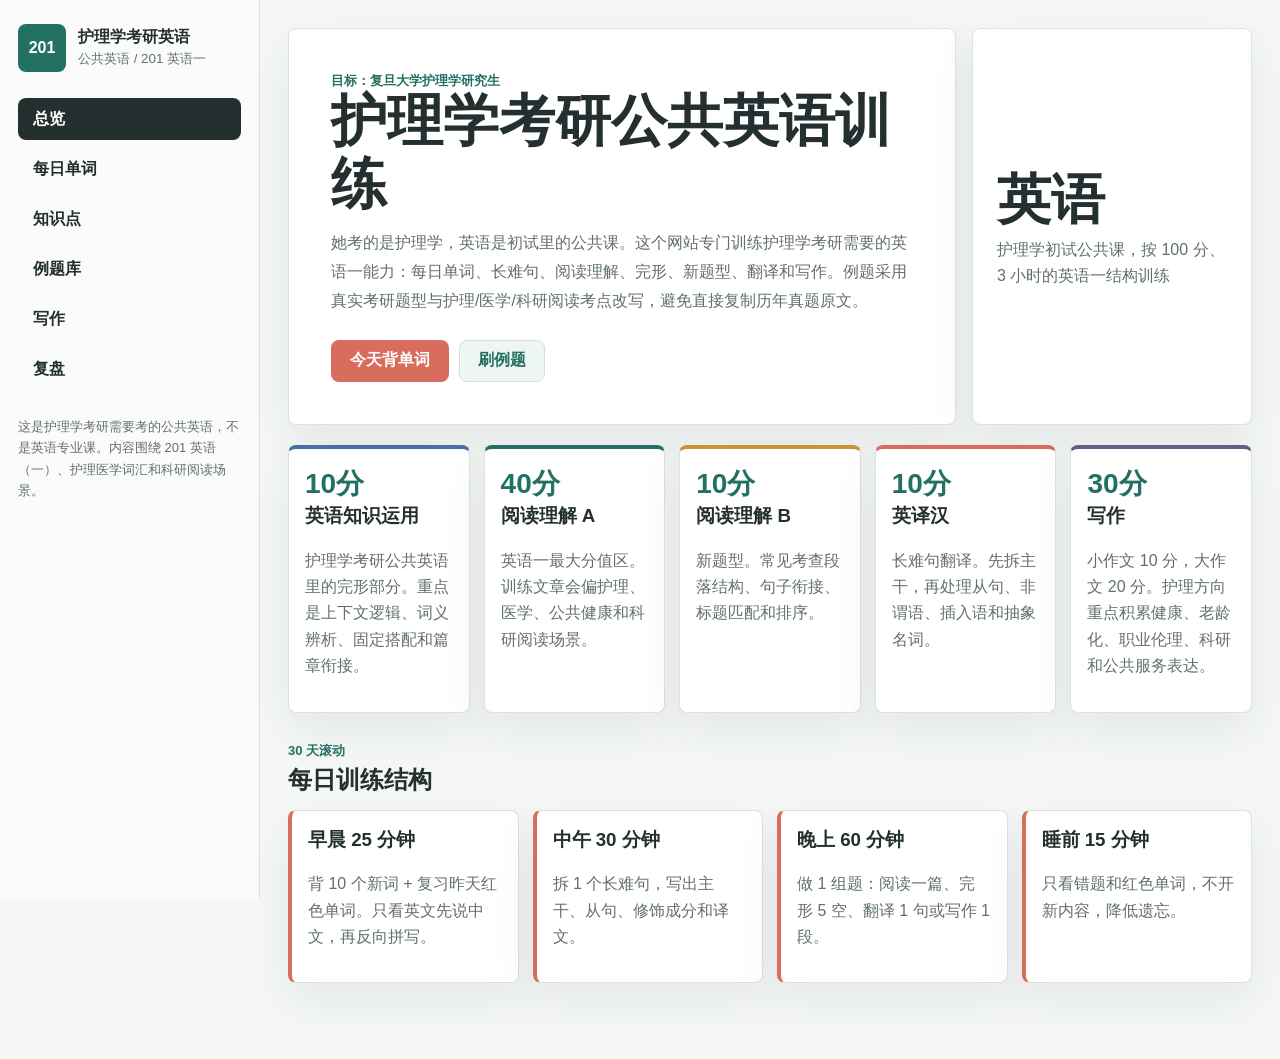
==== fudan-nursing-english-site/index.html @ ac754fad "Add files via upload" ====
<!doctype html>
<html lang="zh-CN">
  <head>
    <meta charset="utf-8" />
    <meta name="viewport" content="width=device-width, initial-scale=1" />
    <title>复旦护理学考研公共英语训练台</title>
    <link rel="stylesheet" href="styles.css" />
  </head>
  <body>
    <aside class="sidebar">
      <div class="brand">
        <span>201</span>
        <div>
          <strong>护理学考研英语</strong>
          <small>公共英语 / 201 英语一</small>
        </div>
      </div>
      <nav>
        <button class="nav active" data-view="home">总览</button>
        <button class="nav" data-view="daily">每日单词</button>
        <button class="nav" data-view="knowledge">知识点</button>
        <button class="nav" data-view="examples">例题库</button>
        <button class="nav" data-view="writing">写作</button>
        <button class="nav" data-view="review">复盘</button>
      </nav>
      <p>这是护理学考研需要考的公共英语，不是英语专业课。内容围绕 201 英语（一）、护理医学词汇和科研阅读场景。</p>
    </aside>

    <main>
      <section id="home" class="view active">
        <div class="hero">
          <div>
            <span class="eyebrow">目标：复旦大学护理学研究生</span>
            <h1>护理学考研公共英语训练</h1>
            <p>
              她考的是护理学，英语是初试里的公共课。这个网站专门训练护理学考研需要的英语一能力：每日单词、长难句、阅读理解、完形、新题型、翻译和写作。例题采用真实考研题型与护理/医学/科研阅读考点改写，避免直接复制历年真题原文。
            </p>
            <div class="actions">
              <button class="primary" data-jump="daily">今天背单词</button>
              <button class="secondary" data-jump="examples">刷例题</button>
            </div>
          </div>
          <div class="hero-panel">
            <strong>英语</strong>
            <span>护理学初试公共课，按 100 分、3 小时的英语一结构训练</span>
          </div>
        </div>

        <div class="score-grid" id="scoreGrid"></div>

        <div class="section-head">
          <div>
            <span class="eyebrow">30 天滚动</span>
            <h2>每日训练结构</h2>
          </div>
        </div>
        <div class="routine-grid" id="routineGrid"></div>
      </section>

      <section id="daily" class="view">
        <div class="section-head">
          <div>
            <span class="eyebrow">每日单词</span>
            <h1>Day <span id="dayLabel">1</span> 单词任务</h1>
          </div>
          <select id="daySelect"></select>
        </div>
        <div class="daily-layout">
          <div>
            <div class="word-grid" id="wordGrid"></div>
          </div>
          <aside class="daily-card">
            <h2>今天怎么背</h2>
            <ol>
              <li>先遮住中文，看英文说含义和搭配。</li>
              <li>再遮住英文，看中文写英文。</li>
              <li>最后用例句复述，不会的点进红色清单。</li>
              <li>睡前只复习今天错的词，不重新开新词。</li>
            </ol>
          </aside>
        </div>
      </section>

      <section id="knowledge" class="view">
        <div class="section-head">
          <div>
            <span class="eyebrow">核心知识点</span>
            <h1>英语一拿分框架</h1>
          </div>
        </div>
        <div class="knowledge-grid" id="knowledgeGrid"></div>
      </section>

      <section id="examples" class="view">
        <div class="section-head">
          <div>
            <span class="eyebrow">真题型训练</span>
            <h1>详细例题库</h1>
          </div>
        </div>
        <div class="filters">
          <button class="filter active" data-type="all">全部</button>
          <button class="filter" data-type="阅读">阅读</button>
          <button class="filter" data-type="完形">完形</button>
          <button class="filter" data-type="新题型">新题型</button>
          <button class="filter" data-type="翻译">翻译</button>
          <button class="filter" data-type="词汇">词汇</button>
        </div>
        <div class="example-grid" id="exampleGrid"></div>
      </section>

      <section id="writing" class="view">
        <div class="section-head">
          <div>
            <span class="eyebrow">作文</span>
            <h1>小作文与大作文模板</h1>
          </div>
        </div>
        <div class="writing-grid" id="writingGrid"></div>
      </section>

      <section id="review" class="view">
        <div class="section-head">
          <div>
            <span class="eyebrow">复盘</span>
            <h1>错题与红色单词本</h1>
          </div>
        </div>
        <div class="review-grid">
          <div class="review-card">
            <h2>复盘规则</h2>
            <ul>
              <li>阅读错题必须写清：定位错、逻辑错、词汇错、选项偷换。</li>
              <li>翻译错句必须重新拆主干，不只改中文。</li>
              <li>作文每周只改三个点：结构、语法、替换词。</li>
              <li>红色单词每天睡前复习，不超过 15 分钟。</li>
            </ul>
          </div>
          <div class="review-card">
            <label for="notes">错题记录</label>
            <textarea id="notes" placeholder="例：whereas/nevertheless 容易混；阅读态度题容易把作者谨慎支持看成反对。"></textarea>
          </div>
        </div>
      </section>
    </main>

    <nav class="bottom-nav">
      <button class="bottom active" data-view="home">总览</button>
      <button class="bottom" data-view="daily">单词</button>
      <button class="bottom" data-view="knowledge">知识</button>
      <button class="bottom" data-view="examples">例题</button>
      <button class="bottom" data-view="writing">作文</button>
    </nav>

    <script src="app.js"></script>
  </body>
</html>
---- fudan-nursing-english-site/styles.css ----
:root {
  --ink: #23302f;
  --muted: #61706d;
  --bg: #f4f7f5;
  --card: #ffffff;
  --line: #d9e2de;
  --teal: #237064;
  --coral: #d86d5d;
  --blue: #496fa6;
  --gold: #c69539;
  --plum: #665d86;
  --shadow: 0 18px 45px rgba(35, 48, 47, 0.08);
}

* {
  box-sizing: border-box;
}

body {
  margin: 0;
  color: var(--ink);
  background: var(--bg);
  font-family: -apple-system, BlinkMacSystemFont, "Segoe UI", "PingFang SC", "Microsoft YaHei", sans-serif;
  letter-spacing: 0;
}

button,
select,
textarea {
  font: inherit;
}

button {
  cursor: pointer;
}

.sidebar {
  position: fixed;
  inset: 0 auto 0 0;
  width: 260px;
  padding: 24px 18px;
  border-right: 1px solid var(--line);
  background: #fbfcf9;
}

.brand {
  display: flex;
  align-items: center;
  gap: 12px;
  margin-bottom: 26px;
}

.brand span {
  display: grid;
  place-items: center;
  width: 48px;
  height: 48px;
  border-radius: 8px;
  color: #fff;
  background: var(--teal);
  font-weight: 900;
}

.brand strong,
.brand small {
  display: block;
}

.brand small,
.sidebar p,
.score-card p,
.routine-card p,
.knowledge-card p,
.example-card p,
.writing-card p,
.word-card p,
.review-card li {
  color: var(--muted);
  line-height: 1.65;
}

.sidebar nav {
  display: grid;
  gap: 8px;
}

.nav,
.bottom,
.primary,
.secondary,
.filter {
  min-height: 42px;
  border: 1px solid transparent;
  border-radius: 8px;
  background: transparent;
  color: var(--ink);
  font-weight: 800;
}

.nav {
  padding: 0 14px;
  text-align: left;
}

.nav.active,
.nav:hover,
.bottom.active {
  color: #fff;
  background: var(--ink);
}

.sidebar p {
  margin-top: 26px;
  font-size: 13px;
}

main {
  width: min(1160px, calc(100% - 260px));
  margin-left: 260px;
  padding: 28px 28px 76px;
}

.view {
  display: none;
}

.view.active {
  display: block;
}

.hero {
  display: grid;
  grid-template-columns: minmax(0, 1fr) 280px;
  gap: 16px;
  margin-bottom: 20px;
}

.hero > div,
.hero-panel,
.score-card,
.routine-card,
.daily-card,
.word-card,
.knowledge-card,
.example-card,
.writing-card,
.review-card {
  border: 1px solid var(--line);
  border-radius: 8px;
  background: var(--card);
  box-shadow: var(--shadow);
}

.hero > div:first-child {
  padding: clamp(22px, 4vw, 42px);
}

.eyebrow {
  color: var(--teal);
  font-size: 13px;
  font-weight: 900;
}

h1,
h2,
h3,
p {
  margin-top: 0;
}

h1 {
  margin-bottom: 14px;
  font-size: clamp(32px, 5vw, 56px);
  line-height: 1.12;
}

.hero p {
  max-width: 720px;
  color: var(--muted);
  font-size: 16px;
  line-height: 1.8;
}

.actions {
  display: flex;
  flex-wrap: wrap;
  gap: 10px;
  margin-top: 24px;
}

.primary,
.secondary {
  padding: 0 18px;
}

.primary {
  color: #fff;
  background: var(--coral);
}

.secondary {
  color: var(--teal);
  border-color: #cfe2dd;
  background: #eef6f3;
}

.hero-panel {
  display: grid;
  align-content: center;
  min-height: 220px;
  padding: 24px;
  border-top: 6px solid var(--teal);
}

.hero-panel strong {
  font-size: 54px;
}

.hero-panel span {
  color: var(--muted);
  line-height: 1.6;
}

.score-grid,
.routine-grid,
.word-grid,
.knowledge-grid,
.example-grid,
.writing-grid,
.review-grid {
  display: grid;
  gap: 14px;
}

.score-grid {
  grid-template-columns: repeat(5, minmax(0, 1fr));
  margin-bottom: 28px;
}

.score-card,
.routine-card,
.daily-card,
.word-card,
.knowledge-card,
.example-card,
.writing-card,
.review-card {
  padding: 16px;
}

.score-card {
  border-top: 4px solid var(--blue);
}

.score-card:nth-child(2) {
  border-top-color: var(--teal);
}

.score-card:nth-child(3) {
  border-top-color: var(--gold);
}

.score-card:nth-child(4) {
  border-top-color: var(--coral);
}

.score-card:nth-child(5) {
  border-top-color: var(--plum);
}

.score-card strong {
  display: block;
  color: var(--teal);
  font-size: 28px;
}

.section-head {
  display: flex;
  justify-content: space-between;
  gap: 16px;
  align-items: end;
  margin: 26px 0 14px;
}

.section-head h1,
.section-head h2 {
  margin: 4px 0 0;
}

.routine-grid {
  grid-template-columns: repeat(4, minmax(0, 1fr));
}

.routine-card {
  border-left: 4px solid var(--coral);
}

.daily-layout {
  display: grid;
  grid-template-columns: minmax(0, 1fr) 320px;
  gap: 16px;
  align-items: start;
}

#daySelect {
  min-height: 42px;
  padding: 0 12px;
  border: 1px solid var(--line);
  border-radius: 8px;
  background: #fff;
}

.word-grid {
  grid-template-columns: repeat(3, minmax(0, 1fr));
}

.word-card {
  display: grid;
  gap: 8px;
}

.word-card header {
  display: flex;
  justify-content: space-between;
  gap: 10px;
}

.word-card h3 {
  margin: 0;
  color: var(--teal);
  font-size: 24px;
}

.tag,
.type-tag {
  display: inline-flex;
  align-items: center;
  min-height: 24px;
  padding: 0 8px;
  border-radius: 999px;
  background: #eef6f3;
  color: var(--teal);
  font-size: 12px;
  font-weight: 900;
}

.daily-card {
  position: sticky;
  top: 20px;
}

ol,
ul {
  margin: 0;
  padding-left: 22px;
}

li {
  margin: 8px 0;
  line-height: 1.65;
}

.knowledge-grid {
  grid-template-columns: repeat(3, minmax(0, 1fr));
}

.knowledge-card {
  border-top: 4px solid var(--teal);
}

.knowledge-card:nth-child(2n) {
  border-top-color: var(--blue);
}

.knowledge-card:nth-child(3n) {
  border-top-color: var(--gold);
}

.filters {
  display: flex;
  flex-wrap: wrap;
  gap: 8px;
  margin-bottom: 14px;
}

.filter {
  padding: 0 14px;
  border-color: var(--line);
  background: #fff;
}

.filter.active {
  color: #fff;
  border-color: var(--teal);
  background: var(--teal);
}

.example-grid {
  grid-template-columns: repeat(2, minmax(0, 1fr));
}

.example-card {
  border-left: 4px solid var(--coral);
}

.passage,
.analysis,
.model {
  padding: 12px;
  border-radius: 8px;
  background: #eef6f3;
  color: var(--muted);
  line-height: 1.7;
}

.options {
  display: grid;
  gap: 6px;
  margin: 10px 0;
}

.option {
  padding: 10px;
  border: 1px solid var(--line);
  border-radius: 8px;
  background: #fff;
}

details {
  margin-top: 12px;
}

summary {
  color: var(--teal);
  cursor: pointer;
  font-weight: 900;
}

.writing-grid {
  grid-template-columns: repeat(2, minmax(0, 1fr));
}

.writing-card {
  border-top: 4px solid var(--plum);
}

.review-grid {
  grid-template-columns: 0.9fr 1.1fr;
}

label {
  display: block;
  margin-bottom: 8px;
  font-weight: 900;
}

textarea {
  width: 100%;
  min-height: 300px;
  padding: 14px;
  border: 1px solid var(--line);
  border-radius: 8px;
  resize: vertical;
  line-height: 1.7;
}

.bottom-nav {
  display: none;
}

@media (max-width: 1100px) {
  .hero,
  .daily-layout,
  .review-grid {
    grid-template-columns: 1fr;
  }

  .score-grid,
  .routine-grid,
  .word-grid,
  .knowledge-grid {
    grid-template-columns: repeat(2, minmax(0, 1fr));
  }

  .daily-card {
    position: static;
  }
}

@media (max-width: 820px) {
  .sidebar {
    position: static;
    width: auto;
    border-right: 0;
    border-bottom: 1px solid var(--line);
    padding: 16px;
  }

  .sidebar nav,
  .sidebar p {
    display: none;
  }

  main {
    width: 100%;
    margin-left: 0;
    padding: 18px 14px 86px;
  }

  .score-grid,
  .routine-grid,
  .word-grid,
  .knowledge-grid,
  .example-grid,
  .writing-grid {
    grid-template-columns: 1fr;
  }

  .section-head {
    align-items: start;
    flex-direction: column;
  }

  h1 {
    font-size: 31px;
  }

  .bottom-nav {
    position: fixed;
    left: 0;
    right: 0;
    bottom: 0;
    z-index: 30;
    display: grid;
    grid-template-columns: repeat(5, 1fr);
    gap: 6px;
    padding: 8px;
    border-top: 1px solid var(--line);
    background: rgba(255, 255, 255, 0.96);
    backdrop-filter: blur(12px);
  }

  .bottom {
    min-height: 44px;
    font-size: 13px;
  }
}
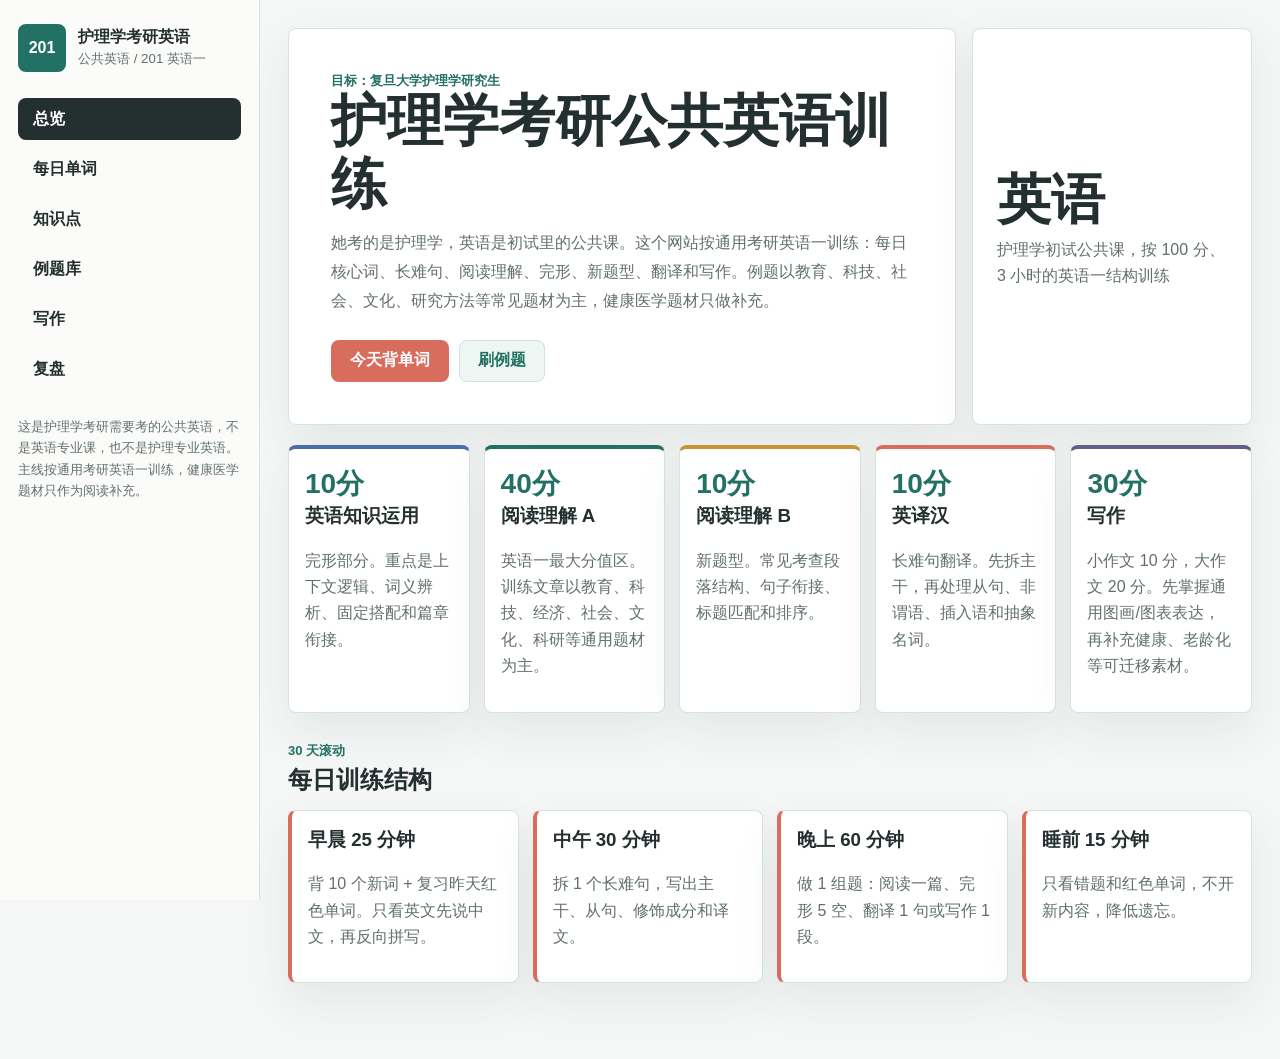
==== commit 49aa413b: "Add files via upload" ====
--- a/fudan-nursing-english-site/index.html
+++ b/fudan-nursing-english-site/index.html
@@ -23,7 +23,7 @@
         <button class="nav" data-view="writing">写作</button>
         <button class="nav" data-view="review">复盘</button>
       </nav>
-      <p>这是护理学考研需要考的公共英语，不是英语专业课。内容围绕 201 英语（一）、护理医学词汇和科研阅读场景。</p>
+      <p>这是护理学考研需要考的公共英语，不是英语专业课，也不是护理专业英语。主线按通用考研英语一训练，健康医学题材只作为阅读补充。</p>
     </aside>
 
     <main>
@@ -33,7 +33,7 @@
             <span class="eyebrow">目标：复旦大学护理学研究生</span>
             <h1>护理学考研公共英语训练</h1>
             <p>
-              她考的是护理学，英语是初试里的公共课。这个网站专门训练护理学考研需要的英语一能力：每日单词、长难句、阅读理解、完形、新题型、翻译和写作。例题采用真实考研题型与护理/医学/科研阅读考点改写，避免直接复制历年真题原文。
+              她考的是护理学，英语是初试里的公共课。这个网站按通用考研英语一训练：每日核心词、长难句、阅读理解、完形、新题型、翻译和写作。例题以教育、科技、社会、文化、研究方法等常见题材为主，健康医学题材只做补充。
             </p>
             <div class="actions">
               <button class="primary" data-jump="daily">今天背单词</button>
